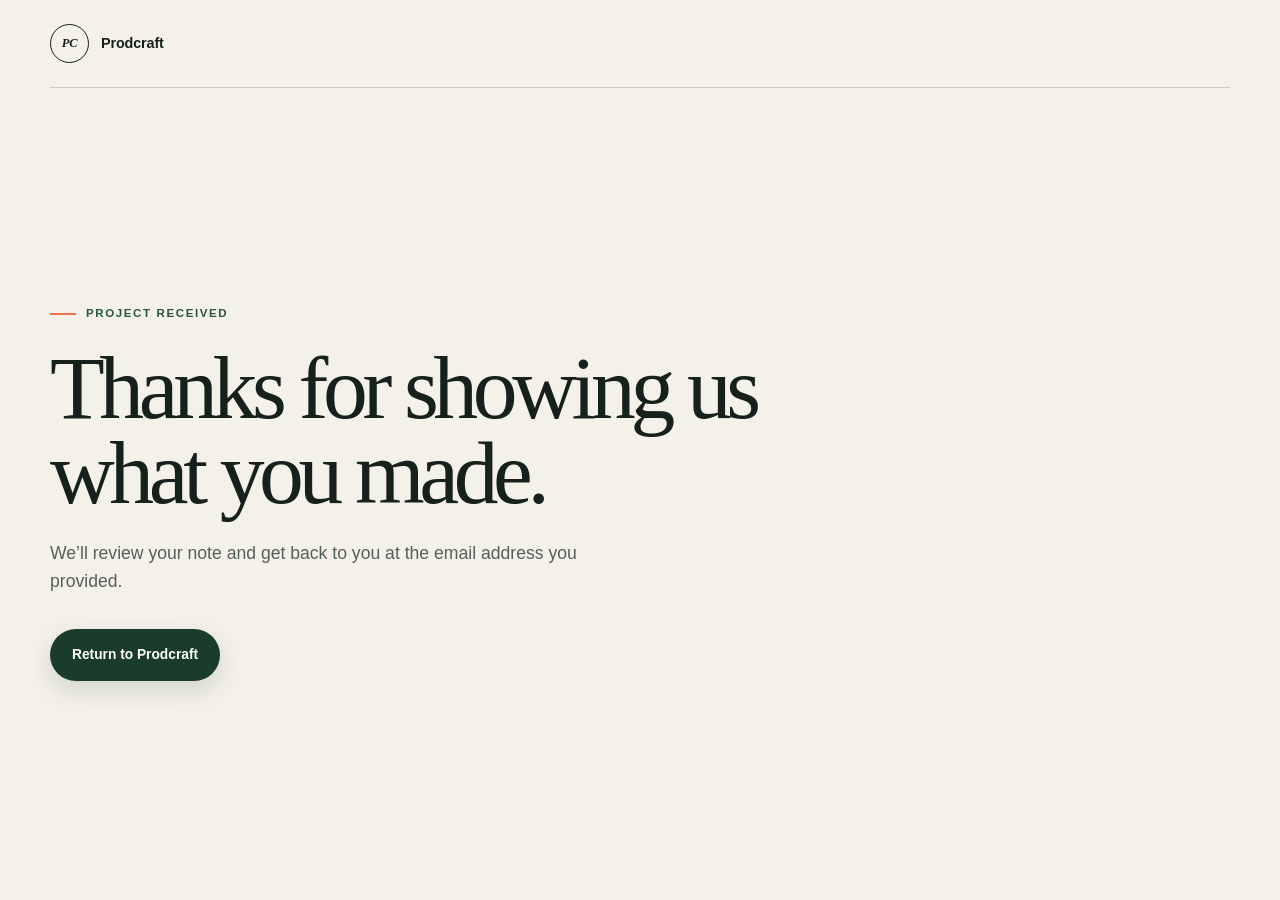
==== thanks.html @ c99e161a "Launch Prodcraft landing page with Netlify form" ====
<!doctype html>
<html lang="en">
  <head>
    <meta charset="utf-8" />
    <meta name="viewport" content="width=device-width, initial-scale=1" />
    <meta name="robots" content="noindex" />
    <meta name="theme-color" content="#f4f1e9" />
    <title>Thank you — Prodcraft</title>
    <link rel="stylesheet" href="styles.css" />
  </head>
  <body>
    <header class="site-header">
      <a class="brand" href="/" aria-label="Prodcraft, home">
        <span class="brand-mark" aria-hidden="true">PC</span>
        <span>Prodcraft</span>
      </a>
    </header>
    <main class="confirmation section-shell">
      <p class="eyebrow">Project received</p>
      <h1>Thanks for showing us what you made.</h1>
      <p>We&rsquo;ll review your note and get back to you at the email address you provided.</p>
      <a class="button button-primary" href="/">Return to Prodcraft</a>
    </main>
  </body>
</html>
---- styles.css ----
:root {
  --paper: #f4f1e9;
  --paper-deep: #e9e4d8;
  --ink: #16211b;
  --ink-soft: #56605a;
  --forest: #193c2c;
  --forest-light: #28553f;
  --accent: #d7ff66;
  --coral: #ee6e4d;
  --line: rgba(22, 33, 27, 0.18);
  --white: #fffef9;
  --serif: Iowan Old Style, Baskerville, "Times New Roman", serif;
  --sans: Inter, ui-sans-serif, -apple-system, BlinkMacSystemFont, "Segoe UI", sans-serif;
  --max-width: 1180px;
}

* {
  box-sizing: border-box;
}

html {
  scroll-behavior: smooth;
}

body {
  margin: 0;
  background: var(--paper);
  color: var(--ink);
  font-family: var(--sans);
  font-size: 16px;
  line-height: 1.6;
  -webkit-font-smoothing: antialiased;
}

a {
  color: inherit;
  text-decoration: none;
}

a:focus-visible {
  outline: 3px solid var(--coral);
  outline-offset: 4px;
}

.section-shell,
.site-header {
  width: min(calc(100% - 48px), var(--max-width));
  margin-inline: auto;
}

.site-header {
  min-height: 88px;
  display: flex;
  align-items: center;
  justify-content: space-between;
  border-bottom: 1px solid var(--line);
}

.brand,
.footer-brand {
  display: inline-flex;
  align-items: center;
  gap: 12px;
  font-size: 0.9rem;
  font-weight: 700;
  letter-spacing: -0.01em;
}

.brand-mark {
  width: 39px;
  height: 39px;
  display: inline-grid;
  place-items: center;
  border: 1px solid currentColor;
  border-radius: 50%;
  font-family: var(--serif);
  font-size: 0.78rem;
  font-style: italic;
  font-weight: 700;
}

.site-nav {
  display: flex;
  align-items: center;
  gap: 32px;
  font-size: 0.82rem;
  font-weight: 650;
}

.site-nav > a:not(.nav-cta) {
  border-bottom: 1px solid transparent;
}

.site-nav > a:not(.nav-cta):hover {
  border-bottom-color: currentColor;
}

.nav-cta {
  padding: 11px 17px;
  border: 1px solid var(--ink);
  border-radius: 999px;
  transition: background 160ms ease, color 160ms ease;
}

.nav-cta:hover {
  background: var(--ink);
  color: var(--paper);
}

.hero {
  min-height: 710px;
  display: grid;
  grid-template-columns: minmax(0, 1.3fr) minmax(340px, 0.7fr);
  align-items: center;
  gap: clamp(64px, 9vw, 128px);
  padding-block: 90px 110px;
}

.eyebrow,
.section-index {
  margin: 0;
  font-size: 0.72rem;
  line-height: 1.2;
  font-weight: 800;
  letter-spacing: 0.14em;
  text-transform: uppercase;
}

.eyebrow {
  display: flex;
  align-items: center;
  gap: 10px;
  color: var(--forest-light);
}

.eyebrow::before {
  content: "";
  width: 26px;
  height: 2px;
  background: var(--coral);
}

.hero h1 {
  max-width: 760px;
  margin: 24px 0 28px;
  font-family: var(--serif);
  font-size: clamp(3.4rem, 6.7vw, 6.6rem);
  font-weight: 400;
  letter-spacing: -0.065em;
  line-height: 0.91;
}

.hero h1 em {
  position: relative;
  color: var(--forest);
  font-weight: 400;
}

.hero h1 em::after {
  content: "";
  position: absolute;
  height: 0.09em;
  right: -0.04em;
  bottom: -0.02em;
  left: -0.02em;
  background: var(--coral);
  transform: rotate(-1deg);
  transform-origin: left center;
}

.hero-lede {
  max-width: 625px;
  margin: 0;
  color: var(--ink-soft);
  font-size: clamp(1.04rem, 1.5vw, 1.22rem);
  line-height: 1.65;
}

.hero-actions {
  margin-top: 42px;
  display: flex;
  align-items: center;
  gap: 28px;
}

.button {
  min-height: 52px;
  display: inline-flex;
  align-items: center;
  justify-content: center;
  padding: 13px 22px;
  border-radius: 999px;
  font-size: 0.86rem;
  font-weight: 750;
  transition: transform 160ms ease, background 160ms ease, color 160ms ease;
}

.button:hover {
  transform: translateY(-2px);
}

.button-primary {
  background: var(--forest);
  color: var(--white);
  box-shadow: 0 9px 24px rgba(25, 60, 44, 0.16);
}

.button-primary:hover {
  background: var(--forest-light);
}

.text-link {
  font-size: 0.86rem;
  font-weight: 750;
  border-bottom: 1px solid var(--line);
}

.text-link:hover {
  border-bottom-color: var(--ink);
}

.editorial-board {
  position: relative;
  min-height: 465px;
  padding: 34px 30px;
  background:
    linear-gradient(rgba(255, 254, 249, 0.83), rgba(255, 254, 249, 0.83)),
    repeating-linear-gradient(0deg, transparent 0, transparent 27px, rgba(22, 33, 27, 0.1) 28px);
  border: 1px solid var(--line);
  box-shadow: 24px 30px 0 var(--paper-deep), 0 24px 60px rgba(22, 33, 27, 0.1);
  transform: rotate(1.6deg);
}

.editorial-board::before {
  content: "";
  position: absolute;
  width: 88px;
  height: 30px;
  top: -16px;
  left: 50%;
  background: rgba(215, 255, 102, 0.82);
  transform: translateX(-50%) rotate(-2deg);
}

.board-meta {
  display: flex;
  justify-content: space-between;
  padding-bottom: 14px;
  border-bottom: 1px solid var(--line);
  color: var(--ink-soft);
  font-size: 0.66rem;
  font-weight: 800;
  letter-spacing: 0.08em;
  text-transform: uppercase;
}

.board-question {
  margin: 38px 0 42px;
  font-family: var(--serif);
  font-size: clamp(1.65rem, 2.6vw, 2.3rem);
  letter-spacing: -0.04em;
  line-height: 1.12;
}

.edit-row {
  display: grid;
  grid-template-columns: 24px 1fr;
  gap: 8px;
  padding: 13px 0;
  border-top: 1px solid var(--line);
  font-size: 0.86rem;
  font-weight: 700;
}

.edit-row-muted {
  color: #7d8580;
  text-decoration: line-through;
  text-decoration-color: var(--coral);
  text-decoration-thickness: 2px;
}

.edit-row-strong {
  color: var(--forest);
}

.edit-symbol {
  color: var(--coral);
  font-size: 1.1rem;
  line-height: 1.3;
}

.margin-note {
  position: absolute;
  bottom: 28px;
  left: 30px;
  margin: 0;
  padding: 11px 14px;
  background: var(--accent);
  font-family: var(--serif);
  font-size: 0.88rem;
  font-style: italic;
  line-height: 1.25;
  transform: rotate(-5deg);
}

.editor-stamp {
  position: absolute;
  right: 28px;
  bottom: 23px;
  width: 68px;
  height: 68px;
  display: grid;
  place-items: center;
  border: 1px solid var(--coral);
  border-radius: 50%;
  color: var(--coral);
  font-size: 0.58rem;
  font-weight: 800;
  line-height: 1.2;
  text-align: center;
  text-transform: uppercase;
  transform: rotate(8deg);
}

.full-bleed {
  width: 100%;
}

.manifesto {
  background: var(--white);
  border-block: 1px solid var(--line);
}

.manifesto-inner {
  display: grid;
  grid-template-columns: 180px 1fr;
  gap: clamp(36px, 8vw, 110px);
  padding-block: 118px;
}

.section-index {
  color: var(--ink-soft);
}

.manifesto-copy {
  max-width: 900px;
  margin: 0;
  font-family: var(--serif);
  font-size: clamp(1.85rem, 3.6vw, 3.25rem);
  letter-spacing: -0.045em;
  line-height: 1.16;
}

.manifesto-copy strong {
  color: var(--forest);
  font-weight: 400;
  box-shadow: inset 0 -0.28em 0 rgba(215, 255, 102, 0.72);
}

.approach {
  padding-block: 140px 150px;
}

.section-heading {
  display: grid;
  grid-template-columns: 180px minmax(300px, 0.8fr) minmax(300px, 0.7fr);
  align-items: end;
  gap: clamp(36px, 7vw, 90px);
  margin-bottom: 72px;
}

.section-heading h2,
.outcomes-intro h2,
.fit-card h2,
.apply-card h2 {
  margin: 0;
  font-family: var(--serif);
  font-weight: 400;
  letter-spacing: -0.05em;
  line-height: 1.02;
}

.section-heading h2 {
  font-size: clamp(2.7rem, 5vw, 4.8rem);
}

.section-heading > p:last-child {
  margin: 0;
  color: var(--ink-soft);
  font-size: 1.02rem;
}

.principle-grid {
  display: grid;
  grid-template-columns: repeat(3, 1fr);
  border: 1px solid var(--line);
}

.principle-card {
  min-height: 350px;
  padding: 35px 32px;
  display: flex;
  flex-direction: column;
}

.principle-card + .principle-card {
  border-left: 1px solid var(--line);
}

.featured-card {
  background: var(--white);
  transform: translateY(-16px);
  box-shadow: 0 18px 42px rgba(22, 33, 27, 0.09);
}

.principle-number {
  color: var(--coral);
  font-size: 0.72rem;
  font-weight: 800;
  letter-spacing: 0.12em;
}

.principle-card h3 {
  margin: auto 0 15px;
  font-family: var(--serif);
  font-size: 2rem;
  font-weight: 400;
  letter-spacing: -0.04em;
}

.principle-card p {
  margin: 0;
  color: var(--ink-soft);
  font-size: 0.93rem;
}

.outcomes {
  background: var(--forest);
  color: var(--white);
}

.outcomes-grid {
  display: grid;
  grid-template-columns: minmax(300px, 0.85fr) minmax(420px, 1fr);
  gap: clamp(64px, 11vw, 150px);
  padding-block: 135px;
}

.light-index {
  color: rgba(255, 254, 249, 0.58);
}

.outcomes-intro h2 {
  margin: 28px 0 32px;
  font-size: clamp(2.8rem, 5vw, 4.8rem);
}

.outcomes-intro > p:last-child {
  max-width: 540px;
  margin: 0;
  color: rgba(255, 254, 249, 0.7);
}

.outcome-list {
  border-top: 1px solid rgba(255, 254, 249, 0.25);
}

.outcome-item {
  display: grid;
  grid-template-columns: 40px 1fr;
  gap: 18px;
  padding-block: 27px;
  border-bottom: 1px solid rgba(255, 254, 249, 0.25);
}

.outcome-item > span {
  padding-top: 5px;
  color: var(--accent);
  font-size: 0.68rem;
  font-weight: 800;
}

.outcome-item h3 {
  margin: 0 0 6px;
  font-family: var(--serif);
  font-size: 1.45rem;
  font-weight: 400;
}

.outcome-item p {
  margin: 0;
  color: rgba(255, 254, 249, 0.66);
  font-size: 0.9rem;
}

.fit {
  display: grid;
  grid-template-columns: 1fr 1fr;
  padding-block: 135px;
}

.fit-card {
  min-height: 485px;
  padding: clamp(36px, 5vw, 64px);
  border: 1px solid var(--line);
}

.fit-positive {
  background: var(--white);
}

.fit-negative {
  border-left: 0;
}

.fit-card h2 {
  margin: 45px 0 50px;
  font-size: clamp(2.15rem, 3.8vw, 3.6rem);
}

.fit-card ul {
  margin: 0;
  padding: 0;
  list-style: none;
}

.fit-card li {
  position: relative;
  padding: 13px 0 13px 27px;
  border-top: 1px solid var(--line);
  color: var(--ink-soft);
  font-size: 0.9rem;
}

.fit-card li:last-child {
  border-bottom: 1px solid var(--line);
}

.fit-card li::before {
  content: "+";
  position: absolute;
  left: 0;
  color: var(--coral);
  font-weight: 800;
}

.fit-negative li::before {
  content: "−";
}

.apply-section {
  padding-bottom: 125px;
}

.apply-card {
  position: relative;
  overflow: hidden;
  display: grid;
  grid-template-columns: 1fr 0.8fr;
  gap: clamp(50px, 10vw, 130px);
  padding: clamp(48px, 8vw, 92px);
  background: var(--coral);
  color: var(--ink);
}

.apply-card::after {
  content: "PC";
  position: absolute;
  right: -0.05em;
  bottom: -0.44em;
  color: rgba(244, 241, 233, 0.14);
  font-family: var(--serif);
  font-size: clamp(13rem, 29vw, 25rem);
  font-style: italic;
  line-height: 1;
  pointer-events: none;
}

.apply-card .eyebrow {
  color: var(--ink);
}

.apply-card .eyebrow::before {
  background: var(--ink);
}

.apply-card h2 {
  position: relative;
  z-index: 1;
  margin-top: 24px;
  font-size: clamp(3.4rem, 7vw, 6.7rem);
}

.apply-copy {
  position: relative;
  z-index: 1;
  align-self: end;
}

.apply-copy > p:first-child {
  margin: 0 0 28px;
  font-size: 1rem;
}

.interest-form {
  display: grid;
  gap: 18px;
}

.form-row {
  display: grid;
  grid-template-columns: 1fr 1fr;
  gap: 16px;
}

.interest-form label {
  display: grid;
  gap: 7px;
  font-size: 0.75rem;
  font-weight: 750;
}

.interest-form input,
.interest-form textarea {
  width: 100%;
  border: 1px solid rgba(22, 33, 27, 0.35);
  border-radius: 4px;
  background: rgba(255, 254, 249, 0.92);
  color: var(--ink);
  font: inherit;
  font-size: 0.92rem;
}

.interest-form input {
  min-height: 48px;
  padding: 10px 12px;
}

.interest-form textarea {
  min-height: 130px;
  padding: 12px;
  resize: vertical;
}

.interest-form input:focus,
.interest-form textarea:focus {
  outline: 3px solid var(--accent);
  outline-offset: 2px;
  border-color: var(--ink);
}

.interest-form .button {
  width: fit-content;
  border: 0;
  cursor: pointer;
}

.honeypot {
  position: absolute;
  width: 1px;
  height: 1px;
  overflow: hidden;
  clip: rect(0 0 0 0);
  clip-path: inset(50%);
  white-space: nowrap;
}

.button-light {
  background: var(--white);
  color: var(--ink);
  box-shadow: 0 10px 28px rgba(22, 33, 27, 0.13);
}

.button-light:hover {
  background: var(--accent);
}

.apply-note {
  margin: 15px 0 0;
  font-size: 0.75rem;
  font-weight: 650;
}

.site-footer {
  min-height: 155px;
  display: grid;
  grid-template-columns: 0.65fr 1fr auto;
  align-items: center;
  gap: 50px;
  border-top: 1px solid var(--line);
  color: var(--ink-soft);
  font-size: 0.78rem;
}

.site-footer p {
  max-width: 440px;
  margin: 0;
}

.site-footer > a {
  border-bottom: 1px solid var(--line);
  font-weight: 700;
}

@media (max-width: 940px) {
  .site-nav > a:not(.nav-cta) {
    display: none;
  }

  .hero {
    grid-template-columns: 1fr;
    gap: 90px;
    padding-block: 85px 120px;
  }

  .hero-copy {
    max-width: 760px;
  }

  .editorial-board {
    width: min(540px, calc(100% - 28px));
    justify-self: center;
  }

  .manifesto-inner,
  .section-heading {
    grid-template-columns: 1fr;
    gap: 28px;
  }

  .principle-grid {
    grid-template-columns: 1fr;
  }

  .principle-card {
    min-height: 280px;
  }

  .principle-card + .principle-card {
    border-top: 1px solid var(--line);
    border-left: 0;
  }

  .featured-card {
    transform: none;
  }

  .outcomes-grid,
  .apply-card {
    grid-template-columns: 1fr;
  }

  .outcomes-grid {
    gap: 70px;
  }

  .apply-copy {
    max-width: 620px;
  }

  .site-footer {
    grid-template-columns: 1fr 1fr;
    padding-block: 38px;
  }

  .site-footer > a {
    grid-column: 2;
  }
}

@media (max-width: 680px) {
  .section-shell,
  .site-header {
    width: min(calc(100% - 30px), var(--max-width));
  }

  .site-header {
    min-height: 74px;
  }

  .brand > span:last-child {
    display: none;
  }

  .nav-cta {
    padding: 9px 14px;
    font-size: 0.75rem;
  }

  .hero {
    min-height: 0;
    padding-block: 68px 95px;
  }

  .hero h1 {
    font-size: clamp(3.1rem, 16vw, 4.6rem);
  }

  .hero-actions {
    align-items: flex-start;
    flex-direction: column;
    gap: 20px;
  }

  .editorial-board {
    min-height: 430px;
    padding: 27px 22px;
    box-shadow: 13px 18px 0 var(--paper-deep), 0 24px 50px rgba(22, 33, 27, 0.1);
  }

  .margin-note {
    right: auto;
    left: 22px;
  }

  .manifesto-inner,
  .approach,
  .outcomes-grid,
  .fit {
    padding-block: 88px;
  }

  .manifesto-copy {
    font-size: 1.8rem;
  }

  .section-heading {
    margin-bottom: 52px;
  }

  .principle-card {
    min-height: 260px;
    padding: 30px 25px;
  }

  .outcomes-grid {
    grid-template-columns: 1fr;
  }

  .fit {
    grid-template-columns: 1fr;
  }

  .fit-card {
    min-height: 0;
    padding: 38px 27px;
  }

  .fit-negative {
    border-top: 0;
    border-left: 1px solid var(--line);
  }

  .fit-card h2 {
    margin: 34px 0 38px;
  }

  .apply-section {
    padding-bottom: 80px;
  }

  .apply-card {
    gap: 45px;
    padding: 48px 27px;
  }

  .apply-card h2 {
    font-size: clamp(3.1rem, 15vw, 5rem);
  }

  .button-light {
    width: 100%;
    text-align: center;
  }

  .form-row {
    grid-template-columns: 1fr;
  }

  .interest-form .button {
    width: 100%;
  }

  .site-footer {
    grid-template-columns: 1fr;
    gap: 22px;
  }

  .site-footer > a {
    grid-column: auto;
    justify-self: start;
  }
}

@media (prefers-reduced-motion: reduce) {
  html {
    scroll-behavior: auto;
  }

  *,
  *::before,
  *::after {
    transition-duration: 0.01ms !important;
  }
}

.confirmation {
  min-height: calc(100vh - 88px);
  display: flex;
  flex-direction: column;
  align-items: flex-start;
  justify-content: center;
  padding-block: 80px;
}

.confirmation h1 {
  max-width: 850px;
  margin: 24px 0;
  font-family: var(--serif);
  font-size: clamp(3.2rem, 7vw, 6.5rem);
  font-weight: 400;
  letter-spacing: -0.06em;
  line-height: 0.95;
}

.confirmation > p:not(.eyebrow) {
  max-width: 600px;
  margin: 0 0 34px;
  color: var(--ink-soft);
  font-size: 1.1rem;
}
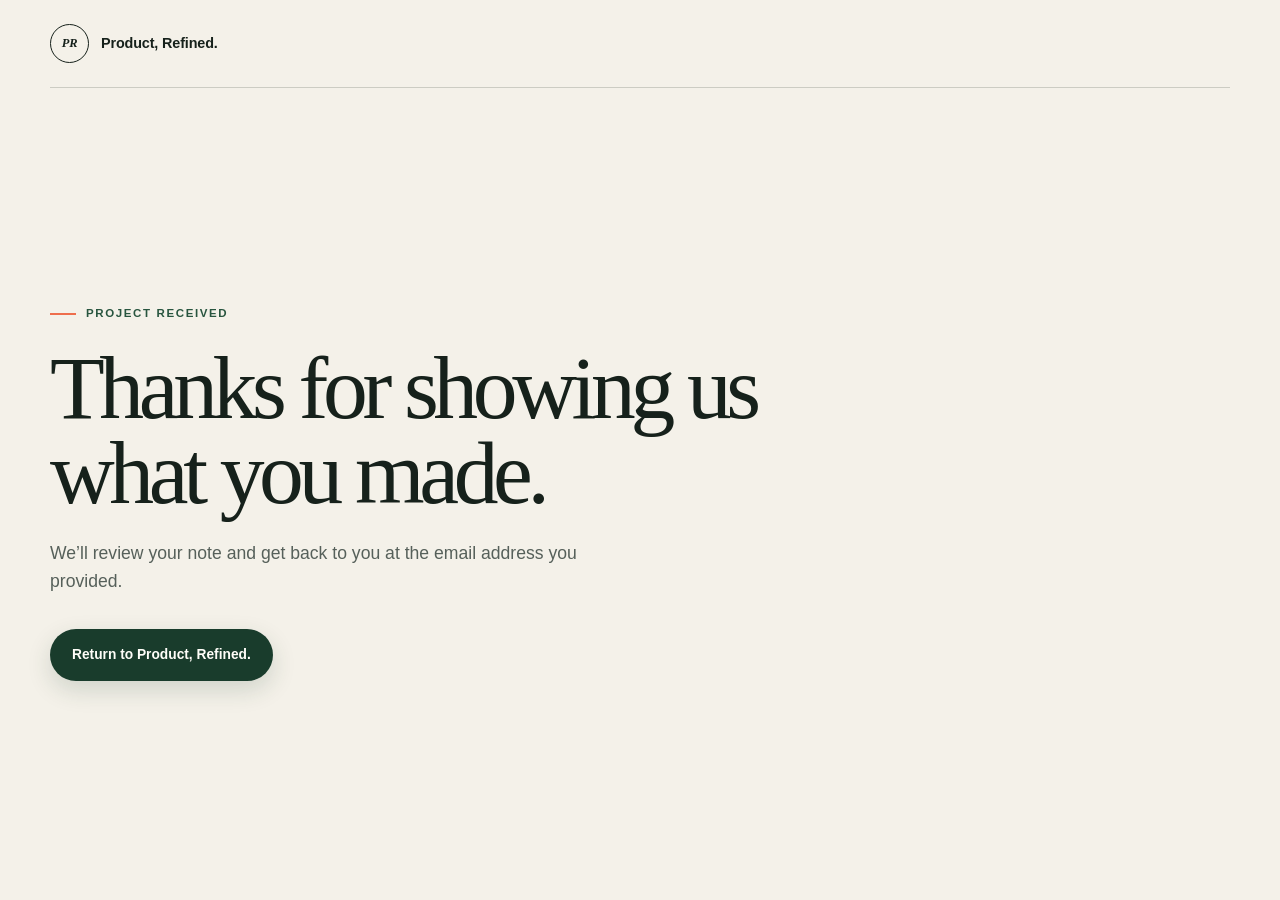
==== commit ba1963cf: "Rebrand site as Product Refined" ====
--- a/thanks.html
+++ b/thanks.html
@@ -5,21 +5,21 @@
     <meta name="viewport" content="width=device-width, initial-scale=1" />
     <meta name="robots" content="noindex" />
     <meta name="theme-color" content="#f4f1e9" />
-    <title>Thank you — Prodcraft</title>
+    <title>Thank you — Product, Refined.</title>
     <link rel="stylesheet" href="styles.css" />
   </head>
   <body>
     <header class="site-header">
-      <a class="brand" href="/" aria-label="Prodcraft, home">
-        <span class="brand-mark" aria-hidden="true">PC</span>
-        <span>Prodcraft</span>
+      <a class="brand" href="/" aria-label="Product, Refined., home">
+        <span class="brand-mark" aria-hidden="true">PR</span>
+        <span>Product, Refined.</span>
       </a>
     </header>
     <main class="confirmation section-shell">
       <p class="eyebrow">Project received</p>
       <h1>Thanks for showing us what you made.</h1>
       <p>We&rsquo;ll review your note and get back to you at the email address you provided.</p>
-      <a class="button button-primary" href="/">Return to Prodcraft</a>
+      <a class="button button-primary" href="/">Return to Product, Refined.</a>
     </main>
   </body>
 </html>
--- a/styles.css
+++ b/styles.css
@@ -564,7 +564,7 @@
 }
 
 .apply-card::after {
-  content: "PC";
+  content: "PR";
   position: absolute;
   right: -0.05em;
   bottom: -0.44em;
@@ -597,9 +597,19 @@
   align-self: end;
 }
 
-.apply-copy > p:first-child {
+.apply-copy > p:not(.prototype-promise) {
   margin: 0 0 28px;
   font-size: 1rem;
+}
+
+.prototype-promise {
+  margin: 0 0 16px;
+  padding-bottom: 18px;
+  border-bottom: 1px solid rgba(22, 33, 27, 0.35);
+  font-family: var(--serif);
+  font-size: clamp(1.75rem, 3vw, 2.5rem);
+  letter-spacing: -0.035em;
+  line-height: 1.05;
 }
 
 .interest-form {
@@ -675,12 +685,6 @@
   background: var(--accent);
 }
 
-.apply-note {
-  margin: 15px 0 0;
-  font-size: 0.75rem;
-  font-weight: 650;
-}
-
 .site-footer {
   min-height: 155px;
   display: grid;
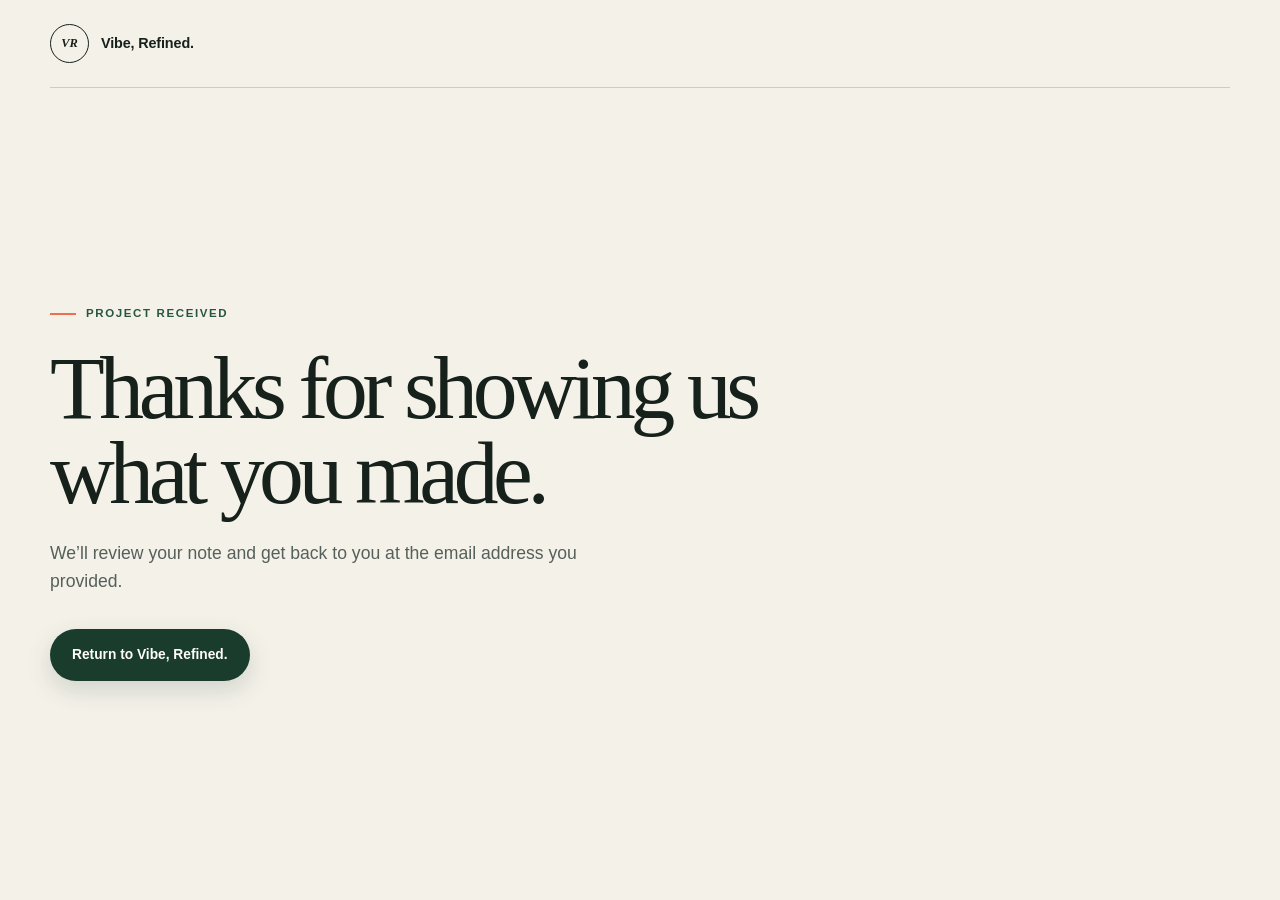
==== commit 4b07da4b: "Rebrand site as Vibe Refined" ====
--- a/thanks.html
+++ b/thanks.html
@@ -5,21 +5,21 @@
     <meta name="viewport" content="width=device-width, initial-scale=1" />
     <meta name="robots" content="noindex" />
     <meta name="theme-color" content="#f4f1e9" />
-    <title>Thank you — Product, Refined.</title>
+    <title>Thank you — Vibe, Refined.</title>
     <link rel="stylesheet" href="styles.css" />
   </head>
   <body>
     <header class="site-header">
-      <a class="brand" href="/" aria-label="Product, Refined., home">
-        <span class="brand-mark" aria-hidden="true">PR</span>
-        <span>Product, Refined.</span>
+      <a class="brand" href="/" aria-label="Vibe, Refined., home">
+        <span class="brand-mark" aria-hidden="true">VR</span>
+        <span>Vibe, Refined.</span>
       </a>
     </header>
     <main class="confirmation section-shell">
       <p class="eyebrow">Project received</p>
       <h1>Thanks for showing us what you made.</h1>
       <p>We&rsquo;ll review your note and get back to you at the email address you provided.</p>
-      <a class="button button-primary" href="/">Return to Product, Refined.</a>
+      <a class="button button-primary" href="/">Return to Vibe, Refined.</a>
     </main>
   </body>
 </html>
--- a/styles.css
+++ b/styles.css
@@ -564,7 +564,7 @@
 }
 
 .apply-card::after {
-  content: "PR";
+  content: "VR";
   position: absolute;
   right: -0.05em;
   bottom: -0.44em;
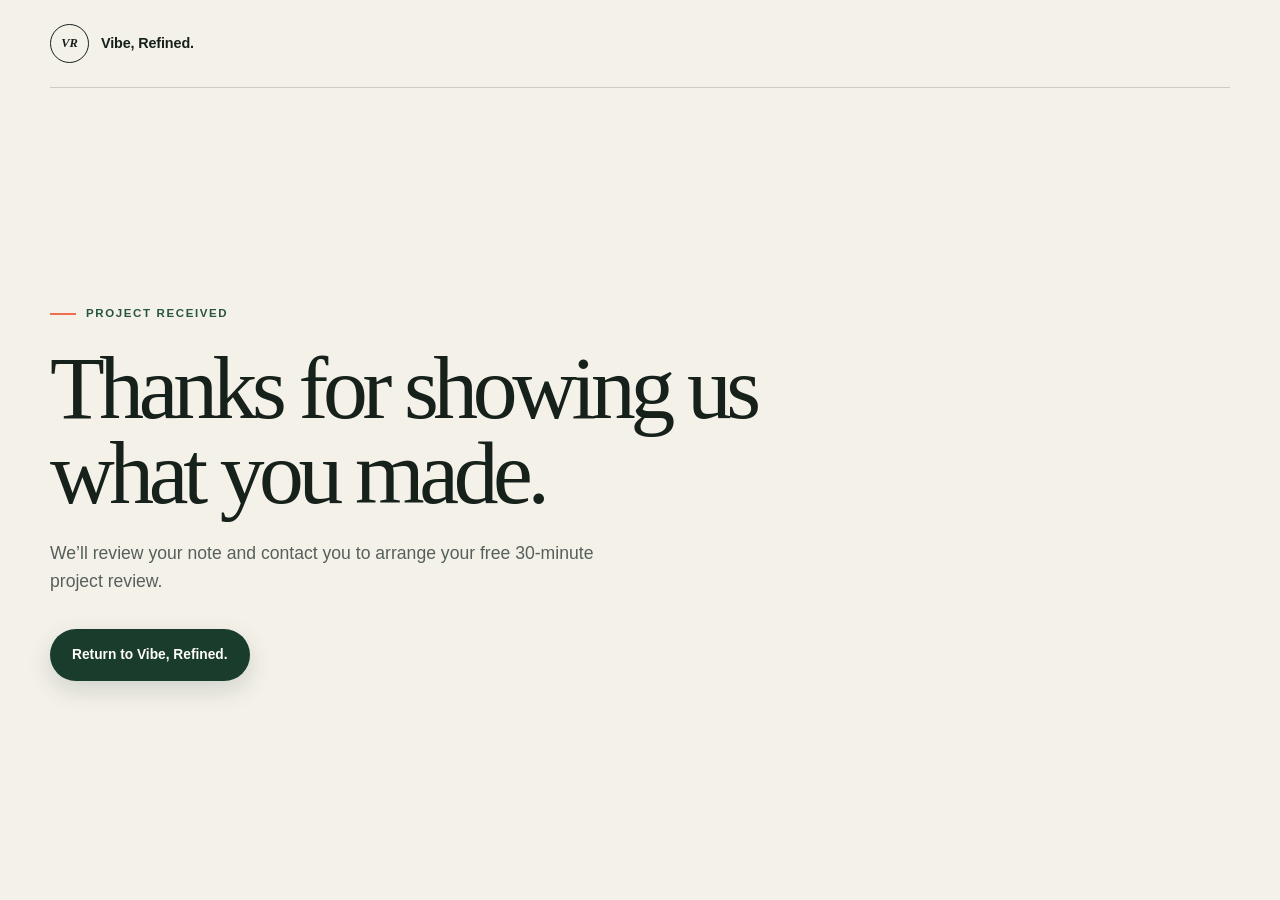
==== commit ffcde8e1: "Add launch offer and project review funnel" ====
--- a/thanks.html
+++ b/thanks.html
@@ -18,7 +18,7 @@
     <main class="confirmation section-shell">
       <p class="eyebrow">Project received</p>
       <h1>Thanks for showing us what you made.</h1>
-      <p>We&rsquo;ll review your note and get back to you at the email address you provided.</p>
+      <p>We&rsquo;ll review your note and contact you to arrange your free 30-minute project review.</p>
       <a class="button button-primary" href="/">Return to Vibe, Refined.</a>
     </main>
   </body>
--- a/styles.css
+++ b/styles.css
@@ -381,7 +381,8 @@
 }
 
 .section-heading h2 {
-  font-size: clamp(2.7rem, 5vw, 4.8rem);
+  font-size: clamp(2.35rem, 3.8vw, 3.7rem);
+  line-height: 1.06;
 }
 
 .section-heading > p:last-child {
@@ -631,7 +632,8 @@
 }
 
 .interest-form input,
-.interest-form textarea {
+.interest-form textarea,
+.interest-form select {
   width: 100%;
   border: 1px solid rgba(22, 33, 27, 0.35);
   border-radius: 4px;
@@ -652,8 +654,14 @@
   resize: vertical;
 }
 
+.interest-form select {
+  min-height: 48px;
+  padding: 10px 38px 10px 12px;
+}
+
 .interest-form input:focus,
-.interest-form textarea:focus {
+.interest-form textarea:focus,
+.interest-form select:focus {
   outline: 3px solid var(--accent);
   outline-offset: 2px;
   border-color: var(--ink);
@@ -685,6 +693,47 @@
   background: var(--accent);
 }
 
+.pricing {
+  padding-top: 120px;
+}
+
+.pricing-card {
+  display: grid;
+  grid-template-columns: 180px minmax(360px, 1fr) auto;
+  align-items: center;
+  gap: clamp(36px, 7vw, 90px);
+  padding: clamp(40px, 6vw, 72px);
+  border: 1px solid var(--line);
+  background: var(--white);
+}
+
+.pricing-copy h2 {
+  max-width: 690px;
+  margin: 0 0 25px;
+  font-family: var(--serif);
+  font-size: clamp(2.3rem, 4vw, 3.9rem);
+  font-weight: 400;
+  letter-spacing: -0.05em;
+  line-height: 1.02;
+}
+
+.pricing-copy p {
+  max-width: 670px;
+  margin: 0;
+  color: var(--ink-soft);
+}
+
+.pricing-copy .pricing-range {
+  margin-bottom: 12px;
+  color: var(--ink);
+  font-size: 1.1rem;
+}
+
+.pricing-range strong {
+  color: var(--forest);
+  font-weight: 800;
+}
+
 .site-footer {
   min-height: 155px;
   display: grid;
@@ -750,7 +799,8 @@
   }
 
   .outcomes-grid,
-  .apply-card {
+  .apply-card,
+  .pricing-card {
     grid-template-columns: 1fr;
   }
 
@@ -820,7 +870,8 @@
   .manifesto-inner,
   .approach,
   .outcomes-grid,
-  .fit {
+  .fit,
+  .pricing {
     padding-block: 88px;
   }
 
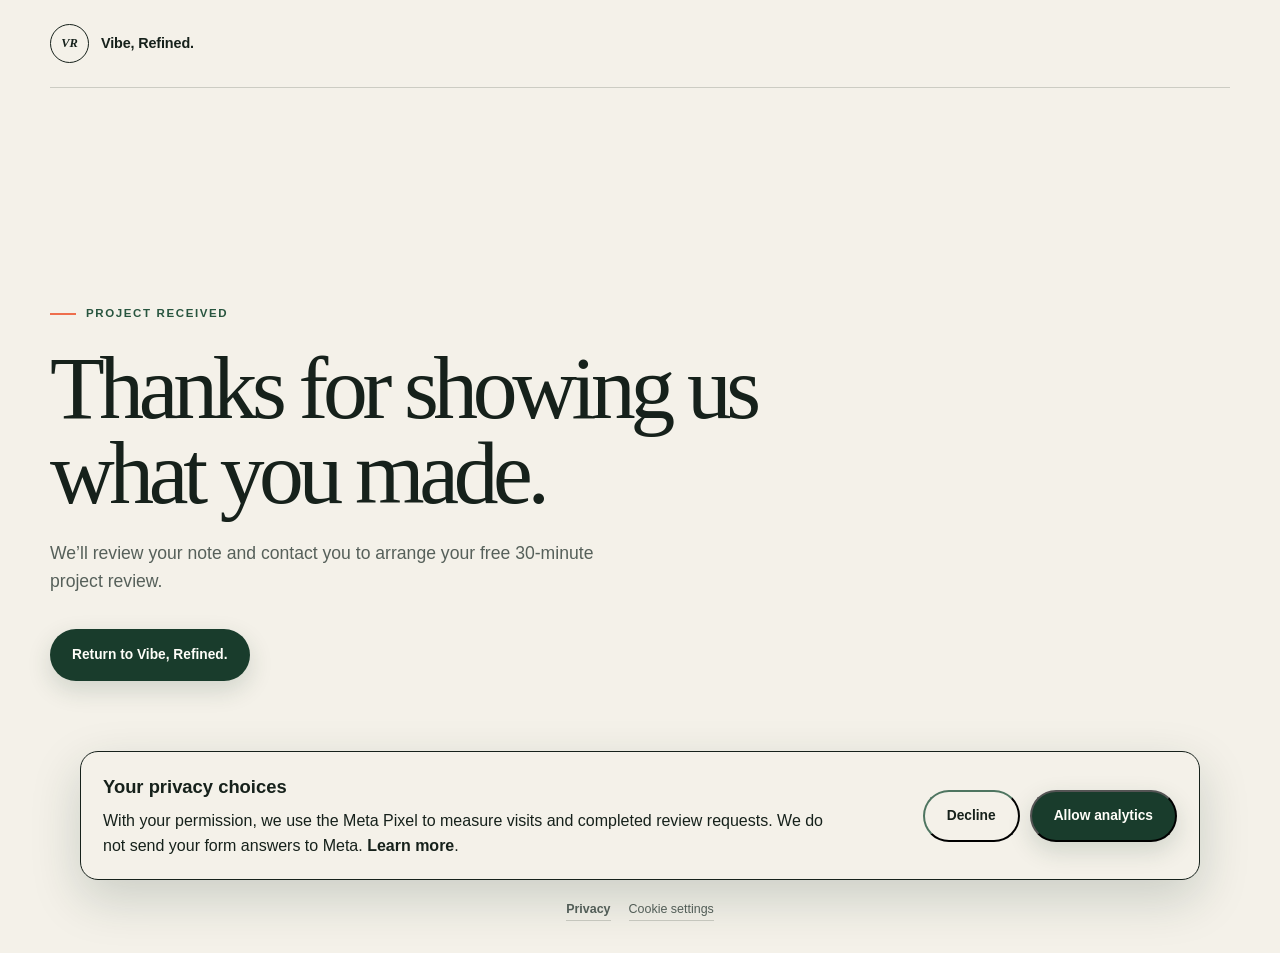
==== commit 7a6a019b: "Add privacy disclosure and analytics consent" ====
--- a/thanks.html
+++ b/thanks.html
@@ -7,6 +7,8 @@
     <meta name="theme-color" content="#f4f1e9" />
     <title>Thank you — Vibe, Refined.</title>
     <link rel="stylesheet" href="styles.css" />
+    <script>window.vrAnalyticsConfig = { trackLead: true };</script>
+    <script src="analytics-consent.js" defer></script>
   </head>
   <body>
     <header class="site-header">
@@ -21,5 +23,9 @@
       <p>We&rsquo;ll review your note and contact you to arrange your free 30-minute project review.</p>
       <a class="button button-primary" href="/">Return to Vibe, Refined.</a>
     </main>
+    <footer class="confirmation-footer section-shell">
+      <a href="privacy.html">Privacy</a>
+      <button type="button" data-cookie-settings>Cookie settings</button>
+    </footer>
   </body>
 </html>
--- a/styles.css
+++ b/styles.css
@@ -750,9 +750,140 @@
   margin: 0;
 }
 
-.site-footer > a {
+.site-footer > a,
+.footer-links a,
+.footer-links button,
+.confirmation-footer a,
+.confirmation-footer button {
   border-bottom: 1px solid var(--line);
   font-weight: 700;
+}
+
+.footer-links,
+.confirmation-footer {
+  display: flex;
+  align-items: center;
+  flex-wrap: wrap;
+  gap: 18px;
+}
+
+.footer-links button,
+.confirmation-footer button {
+  padding: 0;
+  border-top: 0;
+  border-right: 0;
+  border-left: 0;
+  background: transparent;
+  color: inherit;
+  font: inherit;
+  cursor: pointer;
+}
+
+.confirmation-footer {
+  justify-content: center;
+  padding-bottom: 32px;
+  color: var(--ink-soft);
+  font-size: 0.78rem;
+}
+
+.consent-banner {
+  position: fixed;
+  z-index: 1000;
+  right: 20px;
+  bottom: 20px;
+  left: 20px;
+  display: flex;
+  align-items: center;
+  justify-content: space-between;
+  gap: 24px;
+  max-width: 1120px;
+  margin: 0 auto;
+  padding: 20px 22px;
+  border: 1px solid var(--ink);
+  border-radius: 18px;
+  background: var(--paper);
+  box-shadow: 0 18px 50px rgb(18 48 38 / 18%);
+}
+
+.consent-copy {
+  max-width: 720px;
+}
+
+.consent-copy strong {
+  font-family: var(--font-display);
+  font-size: 1.15rem;
+}
+
+.consent-copy p {
+  margin: 6px 0 0;
+}
+
+.consent-copy a {
+  color: inherit;
+  font-weight: 800;
+}
+
+.consent-actions {
+  display: flex;
+  flex: 0 0 auto;
+  gap: 10px;
+}
+
+.consent-actions .button {
+  white-space: nowrap;
+}
+
+.consent-decline {
+  border-color: var(--ink);
+  background: transparent;
+  color: var(--ink);
+}
+
+.privacy-page {
+  max-width: 820px;
+  padding-top: 84px;
+  padding-bottom: 100px;
+}
+
+.privacy-page h1 {
+  max-width: 720px;
+  margin: 10px 0 8px;
+  font-family: var(--font-display);
+  font-size: clamp(2.7rem, 7vw, 5.4rem);
+  line-height: 0.94;
+  letter-spacing: -0.055em;
+}
+
+.privacy-updated {
+  margin-bottom: 54px;
+  color: var(--muted);
+}
+
+.privacy-page section {
+  margin-top: 36px;
+}
+
+.privacy-page section h2 {
+  margin-bottom: 10px;
+  font-family: var(--font-display);
+  font-size: 1.7rem;
+}
+
+.privacy-page section p {
+  margin: 10px 0;
+  line-height: 1.7;
+}
+
+.privacy-page section a {
+  color: inherit;
+  font-weight: 800;
+}
+
+.privacy-actions {
+  display: flex;
+  align-items: center;
+  gap: 22px;
+  margin-top: 48px;
 }
 
 @media (max-width: 940px) {
@@ -823,6 +954,22 @@
 }
 
 @media (max-width: 680px) {
+  .consent-banner {
+    align-items: stretch;
+    flex-direction: column;
+    gap: 16px;
+  }
+
+  .consent-actions {
+    display: grid;
+    grid-template-columns: 1fr 1fr;
+  }
+
+  .consent-actions .button {
+    padding-right: 14px;
+    padding-left: 14px;
+  }
+
   .section-shell,
   .site-header {
     width: min(calc(100% - 30px), var(--max-width));
